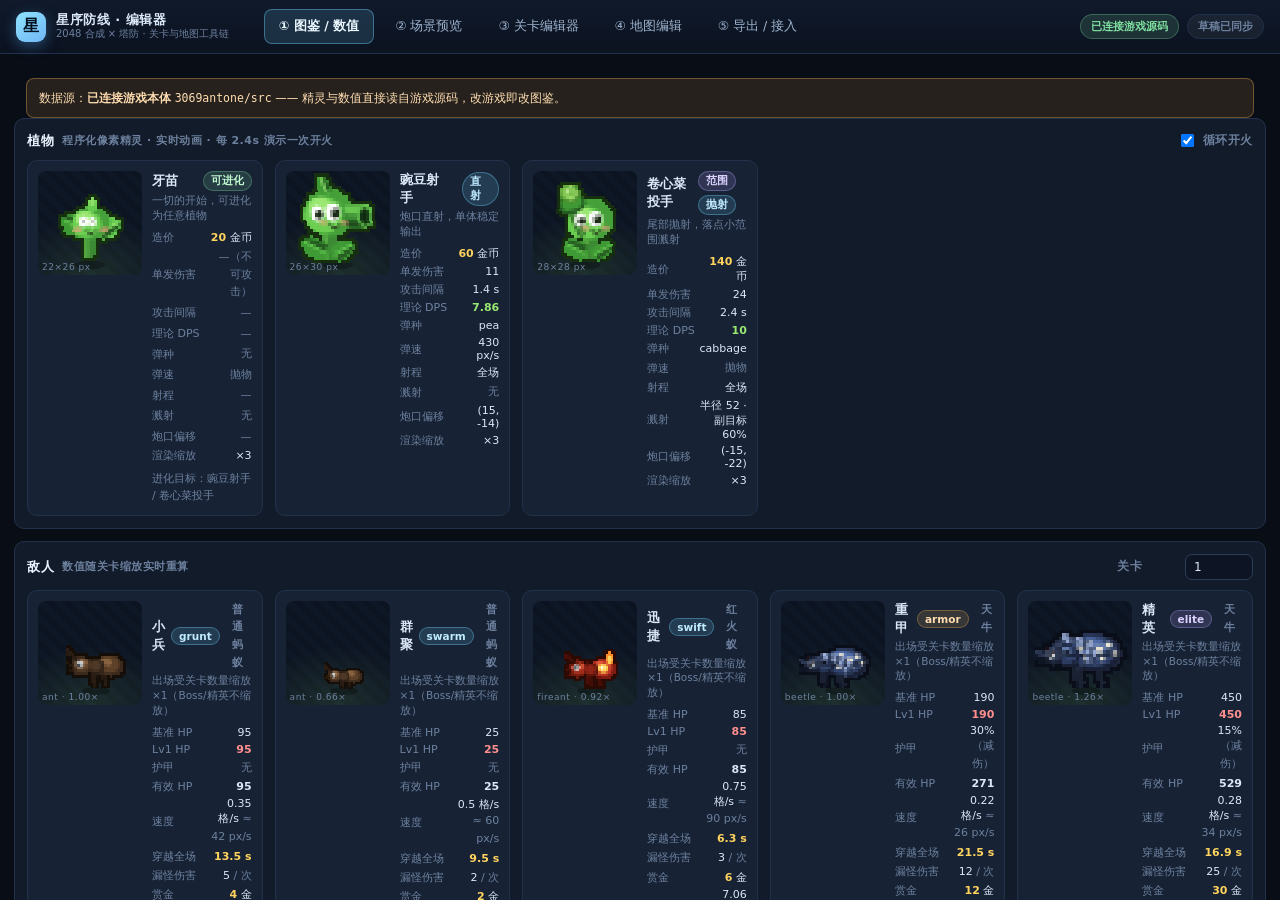
==== editor/index.html @ eeee78cc "2" ====
<!DOCTYPE html>
<html lang="zh-CN">
<head>
<meta charset="UTF-8">
<meta name="viewport" content="width=device-width, initial-scale=1">
<title>星序防线 · 编辑器（关卡 / 地图 / 数值）</title>
<link rel="stylesheet" href="css/editor.css">
</head>
<body>

<header class="topbar">
  <div class="brand">
    <span class="logo">星</span>
    <div class="brand-txt">
      <b>星序防线 · 编辑器</b>
      <small>2048 合成 × 塔防 · 关卡与地图工具链</small>
    </div>
  </div>
  <nav class="tabs" id="tabs">
    <button class="tab active" data-panel="assets">① 图鉴 / 数值</button>
    <button class="tab" data-panel="scene">② 场景预览</button>
    <button class="tab" data-panel="level">③ 关卡编辑器</button>
    <button class="tab" data-panel="map">④ 地图编辑</button>
    <button class="tab" data-panel="export">⑤ 导出 / 接入</button>
  </nav>
  <div class="status">
    <span id="linkState" class="pill">检测数据源…</span>
    <span id="saveState" class="pill ghost">草稿已同步</span>
  </div>
</header>

<main id="stage"></main>
<div id="toasts"></div>

<!-- ============================================================
     游戏本体源码（只读引用，编辑器不修改游戏任何文件）
     这样编辑器里的精灵、数值、公式与游戏 100% 同源。
     ============================================================ -->
<script src="../3069antone/src/core/bus.js"></script>
<script src="../3069antone/src/core/rng.js"></script>
<script src="../3069antone/src/art/pixel.js"></script>
<script src="../3069antone/src/art/plantArt.js"></script>
<script src="../3069antone/src/art/insectArt.js"></script>
<script src="../3069antone/src/art/fx.js"></script>
<script src="../3069antone/src/systems/board2048.js"></script>
<script src="../3069antone/src/systems/battlefield.js"></script>
<script src="../3069antone/src/systems/director.js"></script>
<script src="../3069antone/src/view/battleView.js"></script>
<script src="../3069antone/src/view/boardView.js"></script>

<!-- 编辑器自身 -->
<script src="js/core.js"></script>
<script src="js/data.js"></script>
<script src="js/panel-assets.js"></script>
<script src="js/panel-scene.js"></script>
<script src="js/panel-level.js"></script>
<script src="js/panel-map.js"></script>
<script src="js/panel-export.js"></script>
<script src="js/app.js"></script>
</body>
</html>
---- editor/css/editor.css ----
/* ============================================================
 *  星序防线 · 编辑器样式
 *  深色工具型界面（与游戏本体同一套色板），强调信息密度
 * ============================================================ */
:root {
  --bg: #080d16;
  --bg2: #0c1320;
  --panel: #121b2a;
  --panel2: #16202f;
  --card: #172234;
  --line: #22314a;
  --line2: #2c3d59;
  --txt: #dbe8f7;
  --txt2: #9db2cd;
  --dim: #6d819e;
  --acc: #6fd6ff;
  --acc2: #9ae872;
  --gold: #ffd45e;
  --warn: #ffb454;
  --bad: #ff8f8f;
  --good: #7fe0a0;
  --purple: #b9a6ff;
  --r: 10px;
}

* { box-sizing: border-box; }

html, body {
  margin: 0; padding: 0; height: 100%;
  background: var(--bg);
  color: var(--txt);
  font-family: "Noto Sans SC", "PingFang SC", "Microsoft YaHei", system-ui, -apple-system, sans-serif;
  font-size: 13px;
  overflow: hidden;
}

body { display: flex; flex-direction: column; }

/* ---------------- 顶栏 ---------------- */
.topbar {
  flex: 0 0 54px;
  display: flex; align-items: center; gap: 18px;
  padding: 0 16px;
  background: linear-gradient(180deg, #101a2b, #0b1220);
  border-bottom: 1px solid var(--line);
  z-index: 20;
}
.brand { display: flex; align-items: center; gap: 10px; min-width: 230px; }
.logo {
  width: 30px; height: 30px; border-radius: 9px;
  display: grid; place-items: center;
  font-weight: 900; font-size: 16px; color: #04121f;
  background: linear-gradient(140deg, #8fe3ff, #6fb6f5);
  box-shadow: 0 4px 14px rgba(90,180,255,.35);
}
.brand-txt { display: flex; flex-direction: column; line-height: 1.25; }
.brand-txt b { font-size: 13px; letter-spacing: .04em; }
.brand-txt small { color: var(--dim); font-size: 10px; }

.tabs { display: flex; gap: 6px; flex: 1; }
.tab {
  padding: 8px 14px; border-radius: 8px; cursor: pointer;
  background: transparent; border: 1px solid transparent;
  color: var(--txt2); font-size: 12.5px; font-family: inherit;
  transition: .15s;
}
.tab:hover { background: rgba(111,214,255,.08); color: var(--txt); }
.tab.active {
  background: rgba(111,214,255,.14); border-color: rgba(111,214,255,.4);
  color: #eaf7ff; font-weight: 700;
}

.status { display: flex; gap: 8px; }
.pill {
  padding: 4px 10px; border-radius: 20px; font-size: 11px; font-weight: 700;
  background: rgba(127,224,160,.14); color: var(--good);
  border: 1px solid rgba(127,224,160,.3);
}
.pill.ghost { background: rgba(255,255,255,.05); color: var(--dim); border-color: var(--line); }
.pill.warn { background: rgba(255,180,84,.14); color: var(--warn); border-color: rgba(255,180,84,.35); }
.pill.bad { background: rgba(255,143,143,.14); color: var(--bad); border-color: rgba(255,143,143,.35); }

/* ---------------- 舞台 ---------------- */
#stage { flex: 1; position: relative; overflow: hidden; }
.panel { position: absolute; inset: 0; display: none; overflow: auto; }
.panel.active { display: block; }
.panel.pad { padding: 14px; }
.panel.cols { display: none; }
.panel.cols.active { display: flex; gap: 12px; padding: 12px; }

/* ---------------- 通用块 ---------------- */
.card {
  background: var(--panel); border: 1px solid var(--line);
  border-radius: var(--r); padding: 12px;
}
.card + .card { margin-top: 12px; }
.h {
  display: flex; align-items: center; gap: 8px;
  font-weight: 800; font-size: 13px; letter-spacing: .04em;
  margin: 0 0 10px; color: #eaf3ff;
}
.h .sub { font-weight: 600; font-size: 11px; color: var(--dim); }
.h .sp { flex: 1; }
.sp { flex: 1; }

.row { display: flex; gap: 10px; align-items: center; }
.row.wrap { flex-wrap: wrap; }
.col { display: flex; flex-direction: column; gap: 10px; }

.btn {
  padding: 6px 11px; border-radius: 8px; cursor: pointer;
  background: rgba(255,255,255,.06); border: 1px solid var(--line2);
  color: var(--txt); font-size: 12px; font-family: inherit;
  transition: .13s; white-space: nowrap;
}
.btn:hover { background: rgba(111,214,255,.14); border-color: rgba(111,214,255,.45); }
.btn.primary { background: rgba(111,214,255,.18); border-color: rgba(111,214,255,.5); color: #eaf7ff; font-weight: 700; }
.btn.good { background: rgba(154,232,114,.16); border-color: rgba(154,232,114,.45); color: #dfffd0; }
.btn.danger { background: rgba(255,143,143,.12); border-color: rgba(255,143,143,.4); color: #ffd0d0; }
.btn.sm { padding: 3px 8px; font-size: 11px; border-radius: 6px; }
.btn.active { background: rgba(111,214,255,.22); border-color: var(--acc); color: #fff; font-weight: 700; }
.btn:disabled { opacity: .4; cursor: not-allowed; }

input[type=text], input[type=number], select, textarea {
  background: #0d1524; border: 1px solid var(--line2);
  color: var(--txt); border-radius: 7px; padding: 5px 8px;
  font-size: 12px; font-family: inherit; outline: none;
}
input:focus, select:focus, textarea:focus { border-color: var(--acc); }
input[type=number] { width: 68px; }
input.wide { width: 100%; }
textarea { width: 100%; resize: vertical; font-family: ui-monospace, Consolas, monospace; font-size: 11.5px; line-height: 1.55; }

label.f { display: flex; align-items: center; gap: 6px; font-size: 11.5px; color: var(--txt2); }
label.f > span { min-width: 62px; color: var(--dim); }

.tag {
  display: inline-block; padding: 2px 7px; border-radius: 20px;
  font-size: 10.5px; font-weight: 700; background: rgba(255,255,255,.07);
  color: var(--txt2); border: 1px solid var(--line2);
}
.tag.acc { background: rgba(111,214,255,.15); color: #bfeaff; border-color: rgba(111,214,255,.35); }
.tag.good { background: rgba(127,224,160,.14); color: #bff7d0; border-color: rgba(127,224,160,.32); }
.tag.warn { background: rgba(255,180,84,.14); color: #ffddb0; border-color: rgba(255,180,84,.32); }
.tag.bad { background: rgba(255,143,143,.14); color: #ffcfcf; border-color: rgba(255,143,143,.32); }
.tag.pur { background: rgba(185,166,255,.15); color: #ddd2ff; border-color: rgba(185,166,255,.34); }

.kv { display: grid; grid-template-columns: auto 1fr; gap: 3px 10px; font-size: 11.5px; }
.kv dt { color: var(--dim); }
.kv dd { margin: 0; color: var(--txt); font-variant-numeric: tabular-nums; }

.muted { color: var(--dim); font-size: 11px; line-height: 1.6; }
hr.sep { border: 0; border-top: 1px solid var(--line); margin: 10px 0; }

/* ---------------- 图鉴 ---------------- */
.grid-cards { display: grid; grid-template-columns: repeat(auto-fill, minmax(232px, 1fr)); gap: 12px; }
.unit {
  background: var(--card); border: 1px solid var(--line);
  border-radius: var(--r); padding: 10px; display: flex; gap: 10px;
}
.unit.sel { border-color: var(--acc); box-shadow: 0 0 0 1px rgba(111,214,255,.35) inset; }
.unit .shot {
  width: 104px; height: 104px; flex: 0 0 104px; border-radius: 8px;
  background:
    radial-gradient(120% 80% at 50% 100%, rgba(154,232,114,.12), transparent 70%),
    repeating-linear-gradient(45deg, #0e1726 0 6px, #0c1421 6px 12px);
  display: grid; place-items: center; position: relative; overflow: hidden;
}
.unit .shot canvas { image-rendering: pixelated; }
.unit .shot .lbl {
  position: absolute; left: 4px; bottom: 3px; font-size: 9px; color: var(--dim);
  letter-spacing: .06em;
}
.unit .meta { flex: 1; min-width: 0; }
.unit .name { font-weight: 800; font-size: 13px; display: flex; align-items: center; gap: 6px; }
.unit .desc { color: var(--dim); font-size: 10.5px; margin: 2px 0 6px; line-height: 1.4; }

.mini-tbl { width: 100%; border-collapse: collapse; font-size: 11px; }
.mini-tbl td { padding: 1.5px 0; }
.mini-tbl td:first-child { color: var(--dim); width: 58px; }
.mini-tbl td:last-child { text-align: right; font-variant-numeric: tabular-nums; }

.chips { display: flex; flex-wrap: wrap; gap: 4px; }
.chip {
  padding: 2px 7px; border-radius: 20px; font-size: 10.5px; font-weight: 700;
  background: rgba(255,255,255,.06); border: 1px solid var(--line2); color: var(--txt2);
}

table.tbl { width: 100%; border-collapse: collapse; font-size: 11.5px; }
table.tbl th {
  text-align: left; color: var(--dim); font-weight: 700; font-size: 10.5px;
  padding: 5px 7px; border-bottom: 1px solid var(--line); letter-spacing: .04em;
}
table.tbl td { padding: 4px 7px; border-bottom: 1px solid rgba(34,49,74,.55); vertical-align: middle; }
table.tbl tr:hover td { background: rgba(111,214,255,.05); }
table.tbl td.num { text-align: right; font-variant-numeric: tabular-nums; }

/* ---------------- 场景 ---------------- */
.scene-wrap { flex: 1; display: flex; flex-direction: column; min-width: 0; }
.scene-canvas-box {
  flex: 1; display: grid; place-items: center; overflow: hidden;
  background: radial-gradient(80% 80% at 50% 40%, #0e1726, #070c15);
  border: 1px solid var(--line); border-radius: var(--r); padding: 8px;
}
canvas.game {
  image-rendering: pixelated; border-radius: 12px;
  box-shadow: 0 18px 60px rgba(0,0,0,.6), 0 0 0 1px rgba(120,170,230,.18);
  max-width: 100%;
}
.side { flex: 0 0 296px; overflow: auto; }
.side::-webkit-scrollbar, .panel::-webkit-scrollbar, .scroll::-webkit-scrollbar { width: 8px; height: 8px; }
.side::-webkit-scrollbar-thumb, .panel::-webkit-scrollbar-thumb, .scroll::-webkit-scrollbar-thumb {
  background: #23324a; border-radius: 4px;
}

.stat-line { display: flex; justify-content: space-between; font-size: 11.5px; padding: 2px 0; }
.stat-line b { font-variant-numeric: tabular-nums; }
.bar { height: 6px; border-radius: 4px; background: rgba(255,255,255,.08); overflow: hidden; }
.bar > i { display: block; height: 100%; border-radius: 4px; background: linear-gradient(90deg, #7fe0a0, #5ec8ff); }

/* ---------------- 关卡编辑器 ---------------- */
.lv-list { flex: 0 0 190px; overflow: auto; }
.lv-item {
  padding: 7px 10px; border-radius: 8px; cursor: pointer; margin-bottom: 5px;
  background: rgba(255,255,255,.03); border: 1px solid var(--line);
  display: flex; align-items: center; gap: 6px;
}
.lv-item:hover { border-color: var(--line2); }
.lv-item.on { background: rgba(111,214,255,.14); border-color: rgba(111,214,255,.5); }
.lv-item .t { flex: 1; min-width: 0; overflow: hidden; text-overflow: ellipsis; white-space: nowrap; font-size: 12px; }
.lv-item .w { font-size: 10px; color: var(--dim); }

.wave-row {
  border: 1px solid var(--line); border-radius: 8px; padding: 8px;
  margin-bottom: 8px; background: var(--panel2);
}
.wave-row.on { border-color: rgba(111,214,255,.5); background: rgba(111,214,255,.07); }
.wave-head { display: flex; align-items: center; gap: 8px; margin-bottom: 6px; }
.wave-no {
  width: 22px; height: 22px; border-radius: 6px; display: grid; place-items: center;
  background: rgba(111,214,255,.16); color: #cdefff; font-weight: 800; font-size: 11px;
  border: 1px solid rgba(111,214,255,.3);
}
.comp-item { display: flex; align-items: center; gap: 4px; }

/* ---------------- 地图编辑 ---------------- */
.map-wrap { flex: 1; display: flex; flex-direction: column; min-width: 0; }
.map-canvas-box {
  flex: 1; overflow: auto; display: grid; place-items: center;
  background: repeating-linear-gradient(45deg, #0d1524 0 8px, #0b1220 8px 16px);
  border: 1px solid var(--line); border-radius: var(--r); padding: 12px;
}
.palette { display: flex; flex-direction: column; gap: 6px; }
.pal {
  display: flex; align-items: center; gap: 8px; padding: 6px 8px;
  border-radius: 8px; cursor: pointer; border: 1px solid var(--line);
  background: rgba(255,255,255,.03); font-size: 11.5px;
}
.pal:hover { border-color: var(--line2); }
.pal.on { border-color: var(--acc); background: rgba(111,214,255,.12); }
.pal .sw { width: 18px; height: 18px; border-radius: 5px; border: 1px solid rgba(0,0,0,.4); flex: 0 0 18px; }
.pal .nm { font-weight: 700; }
.pal .ds { color: var(--dim); font-size: 10px; }

/* ---------------- 导出 ---------------- */
.code {
  background: #080f1b; border: 1px solid var(--line); border-radius: 8px;
  padding: 10px; font-family: ui-monospace, Consolas, monospace;
  font-size: 11.5px; line-height: 1.6; color: #b9d4ee;
  white-space: pre-wrap; word-break: break-all; max-height: 300px; overflow: auto;
}
.two { display: grid; grid-template-columns: 1fr 1fr; gap: 12px; }

/* ---------------- Toast ---------------- */
#toasts {
  position: fixed; right: 16px; bottom: 16px; z-index: 100;
  display: flex; flex-direction: column; gap: 8px; align-items: flex-end;
}
.tst {
  padding: 8px 14px; border-radius: 20px; font-size: 12px; font-weight: 700;
  background: rgba(12,20,34,.95); border: 1px solid var(--line2); color: var(--txt);
  box-shadow: 0 8px 24px rgba(0,0,0,.5);
  animation: tin .18s ease-out;
}
.tst.good { border-color: rgba(127,224,160,.5); color: #bff7d0; }
.tst.bad { border-color: rgba(255,143,143,.5); color: #ffcfcf; }
@keyframes tin { from { opacity: 0; transform: translateY(6px); } to { opacity: 1; transform: none; } }

.banner {
  margin: 10px 12px 0; padding: 10px 12px; border-radius: 8px;
  background: rgba(255,180,84,.12); border: 1px solid rgba(255,180,84,.35);
  color: #ffddb0; font-size: 11.5px; line-height: 1.6;
}
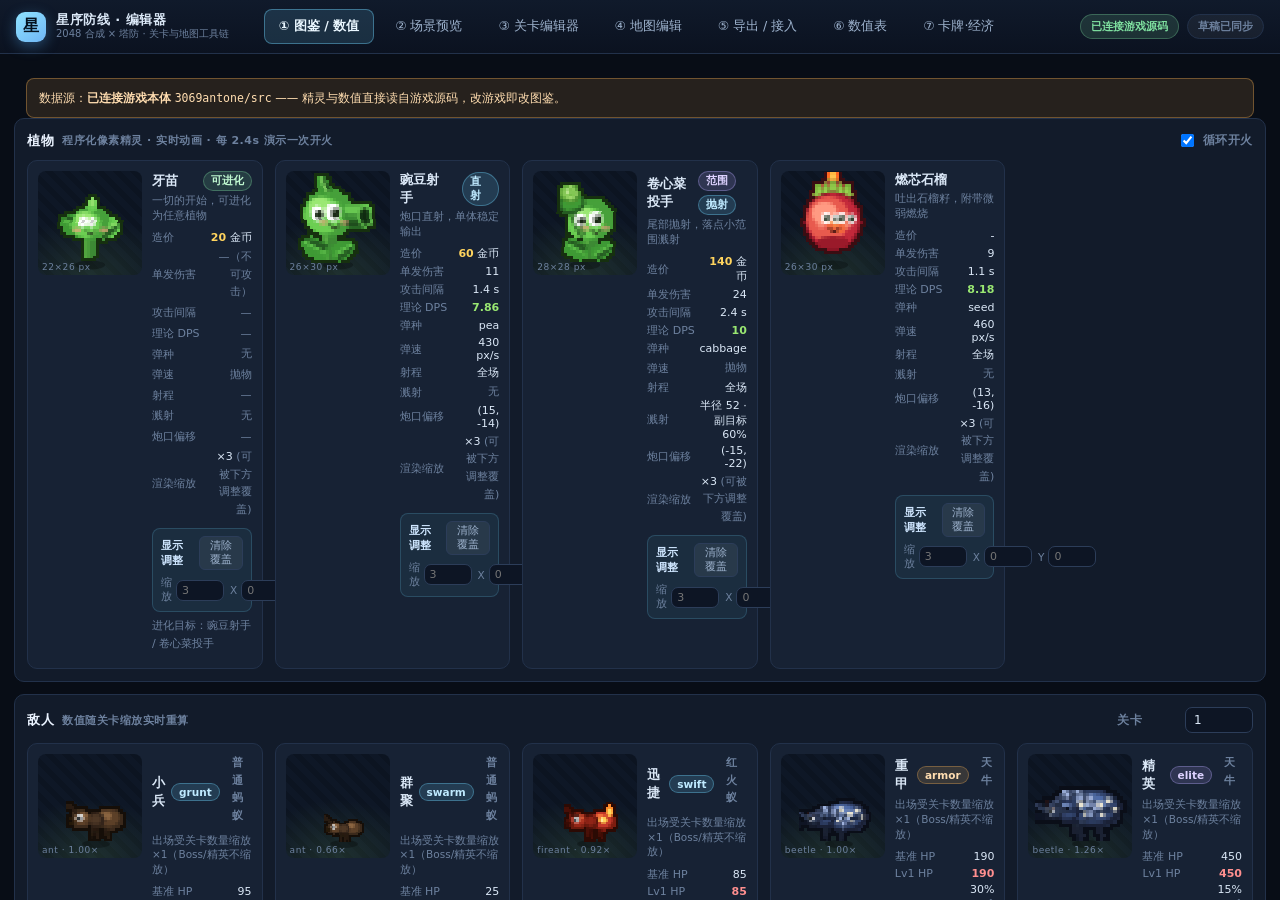
==== commit 984e6f81: "3" ====
--- a/editor/index.html
+++ b/editor/index.html
@@ -22,6 +22,8 @@
     <button class="tab" data-panel="level">③ 关卡编辑器</button>
     <button class="tab" data-panel="map">④ 地图编辑</button>
     <button class="tab" data-panel="export">⑤ 导出 / 接入</button>
+    <button class="tab" data-panel="tables">⑥ 数值表</button>
+    <button class="tab" data-panel="tune">⑦ 卡牌·经济</button>
   </nav>
   <div class="status">
     <span id="linkState" class="pill">检测数据源…</span>
@@ -41,10 +43,12 @@
 <script src="../3069antone/src/art/pixel.js"></script>
 <script src="../3069antone/src/art/plantArt.js"></script>
 <script src="../3069antone/src/art/insectArt.js"></script>
+<script src="../3069antone/src/art/beeArt.js"></script>
 <script src="../3069antone/src/art/fx.js"></script>
 <script src="../3069antone/src/systems/board2048.js"></script>
 <script src="../3069antone/src/systems/battlefield.js"></script>
 <script src="../3069antone/src/systems/director.js"></script>
+<script src="../3069antone/src/systems/cards.js"></script>
 <script src="../3069antone/src/view/battleView.js"></script>
 <script src="../3069antone/src/view/boardView.js"></script>
 
@@ -56,6 +60,8 @@
 <script src="js/panel-level.js"></script>
 <script src="js/panel-map.js"></script>
 <script src="js/panel-export.js"></script>
+<script src="js/panel-tables.js"></script>
+<script src="js/panel-tune.js"></script>
 <script src="js/app.js"></script>
 </body>
 </html>
--- a/editor/css/editor.css
+++ b/editor/css/editor.css
@@ -145,12 +145,53 @@
 .tag.bad { background: rgba(255,143,143,.14); color: #ffcfcf; border-color: rgba(255,143,143,.32); }
 .tag.pur { background: rgba(185,166,255,.15); color: #ddd2ff; border-color: rgba(185,166,255,.34); }
 
+/* ---------------- 显示参数微调 ---------------- */
+.disp-ctl {
+  margin-top: 8px; padding: 7px 8px; border-radius: 8px;
+  background: rgba(111,214,255,.06); border: 1px solid rgba(111,214,255,.18);
+}
+.disp-ctl .disp-row { display: flex; align-items: center; gap: 6px; }
+.disp-ctl .disp-row + .disp-row { margin-top: 6px; }
+.disp-ctl .disp-lbl { font-size: 11px; font-weight: 700; color: #cfe6ff; }
+.disp-ctl .disp-f { display: flex; align-items: center; gap: 4px; font-size: 10.5px; color: var(--dim); }
+.disp-ctl .disp-f input { width: 48px; padding: 3px 5px; font-size: 11px; }
+.disp-ctl .mini {
+  padding: 2px 8px; border-radius: 6px; cursor: pointer; font-size: 10.5px; font-family: inherit;
+  background: rgba(255,255,255,.06); border: 1px solid var(--line2); color: var(--txt2);
+  transition: .13s;
+}
+.disp-ctl .mini:hover { background: rgba(255,143,143,.14); border-color: rgba(255,143,143,.4); color: #ffd0d0; }
+
 .kv { display: grid; grid-template-columns: auto 1fr; gap: 3px 10px; font-size: 11.5px; }
 .kv dt { color: var(--dim); }
 .kv dd { margin: 0; color: var(--txt); font-variant-numeric: tabular-nums; }
 
 .muted { color: var(--dim); font-size: 11px; line-height: 1.6; }
 hr.sep { border: 0; border-top: 1px solid var(--line); margin: 10px 0; }
+
+/* ---------------- 数值表 / 卡牌经济 编辑器 ---------------- */
+.panel-head { display: flex; align-items: flex-start; gap: 12px; margin-bottom: 10px; }
+.panel-head > div:first-child { flex: 1; }
+.panel-head h2 { margin: 0 0 3px; font-size: 15px; color: #eaf3ff; }
+.panel-actions { display: flex; gap: 8px; align-items: flex-start; flex-shrink: 0; }
+
+.card h3 { margin: 0 0 4px; font-size: 13px; color: #dCEBFF; letter-spacing: .02em; }
+.card h4 { margin: 12px 0 4px; font-size: 12px; color: var(--txt2); }
+.card .muted { margin: 0 0 6px; }
+
+.tune-table { width: 100%; border-collapse: collapse; font-size: 11.5px; margin-top: 6px; }
+.tune-table th, .tune-table td { text-align: left; padding: 5px 7px; border-bottom: 1px solid var(--line); vertical-align: middle; }
+.tune-table th { color: var(--dim); font-weight: 700; font-size: 10.5px; letter-spacing: .03em; }
+.tune-table td b { color: #eaf3ff; }
+.tune-table tr:hover td { background: rgba(111,214,255,.04); }
+.tune-table input[type=number] { width: 74px; }
+.tune-table input.tstr { width: 128px; }
+.tune-table input.tstr.wide { width: 220px; }
+
+.cov { display: inline-block; padding: 1px 8px; border-radius: 12px; font-size: 10px; font-weight: 700; }
+.cov.on { background: rgba(255,180,84,.16); color: #ffd9a8; border: 1px solid rgba(255,180,84,.35); }
+.cov.off { background: rgba(255,255,255,.05); color: var(--dim); border: 1px solid var(--line); }
+.small { font-size: 10.5px; }
 
 /* ---------------- 图鉴 ---------------- */
 .grid-cards { display: grid; grid-template-columns: repeat(auto-fill, minmax(232px, 1fr)); gap: 12px; }
@@ -261,6 +302,19 @@
 .pal .sw { width: 18px; height: 18px; border-radius: 5px; border: 1px solid rgba(0,0,0,.4); flex: 0 0 18px; }
 .pal .nm { font-weight: 700; }
 .pal .ds { color: var(--dim); font-size: 10px; }
+.pal-h {
+  margin: 10px 0 6px; padding: 3px 8px; font-size: 10.5px; font-weight: 700; letter-spacing: .04em;
+  color: var(--dim); text-transform: none; border-left: 2px solid var(--acc); background: rgba(111,214,255,.07);
+  border-radius: 0 6px 6px 0;
+}
+.col-h {
+  margin: 8px 0 3px; font-size: 11px; font-weight: 700; color: #cfe0f5;
+}
+.lnk {
+  cursor: pointer; color: var(--acc); font-size: 13px; line-height: 1; padding: 0 4px; user-select: none;
+}
+.lnk:hover { color: #fff; }
+
 
 /* ---------------- 导出 ---------------- */
 .code {
